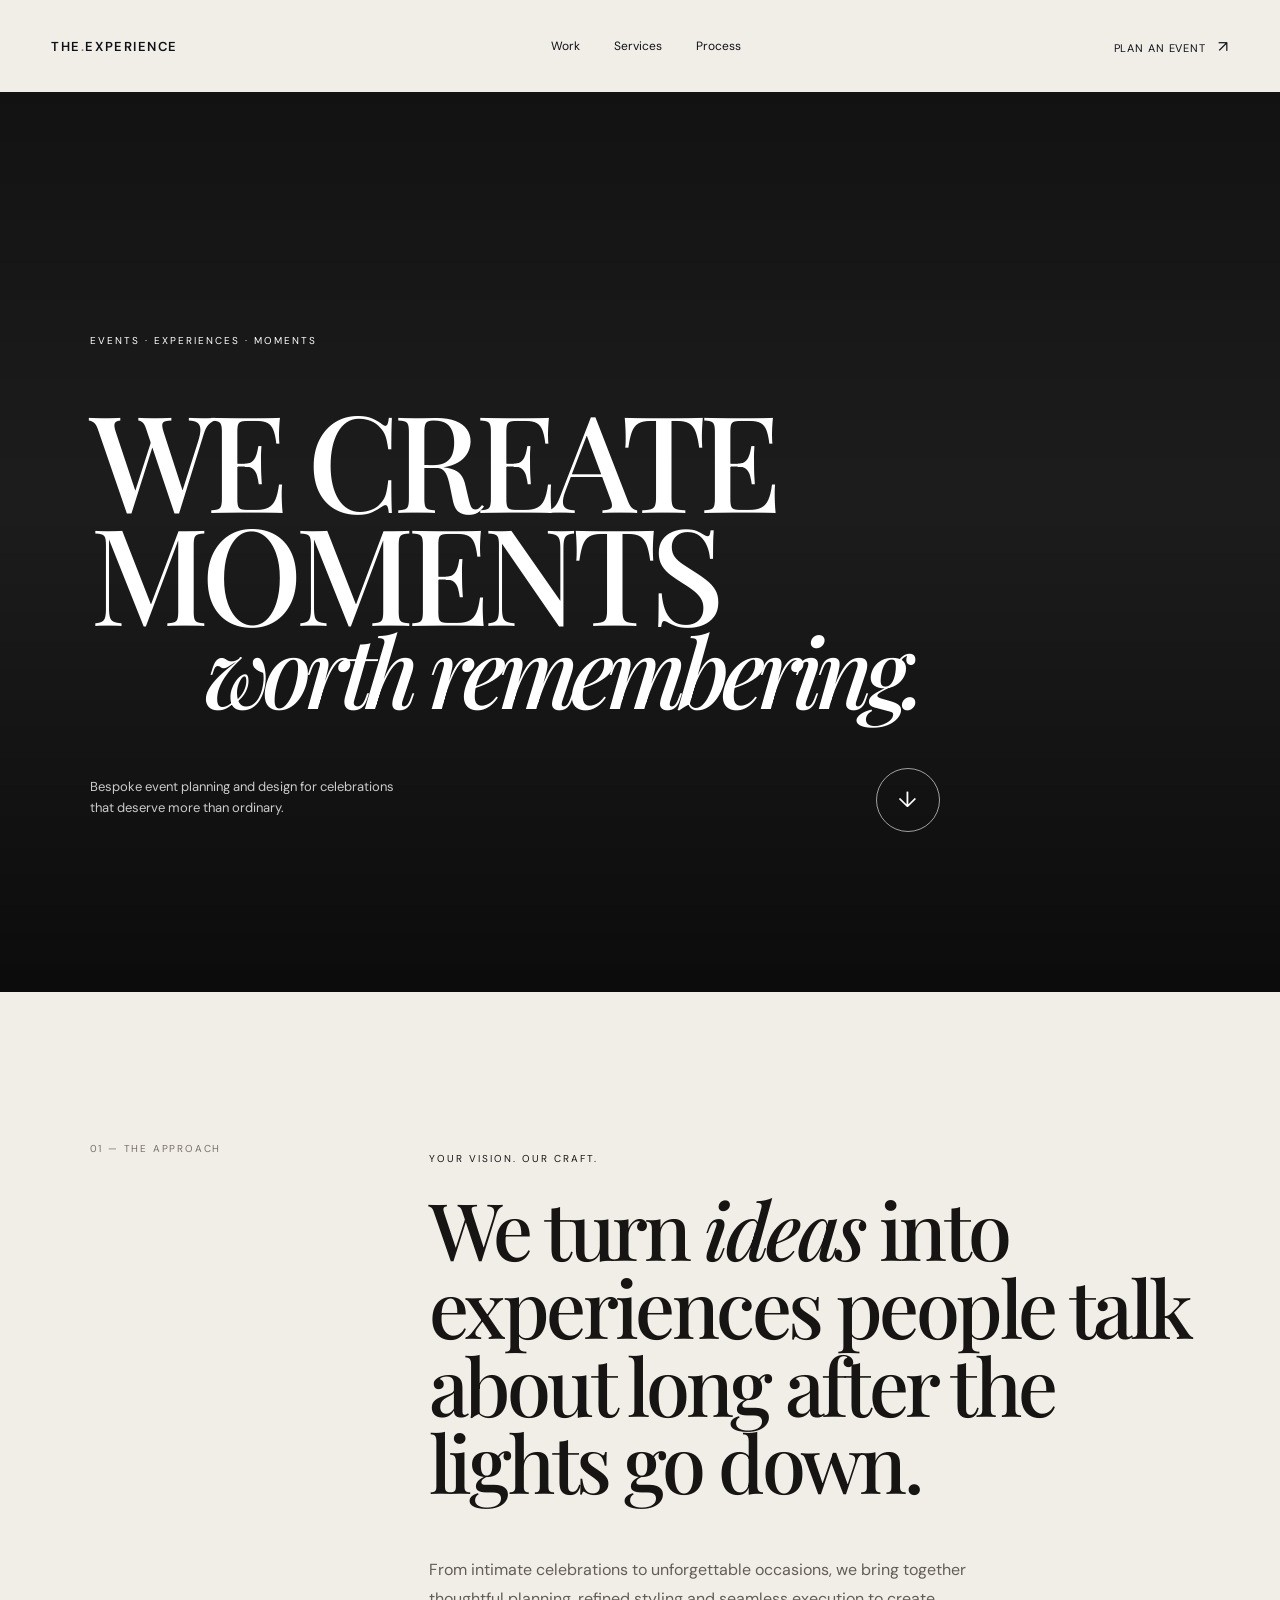
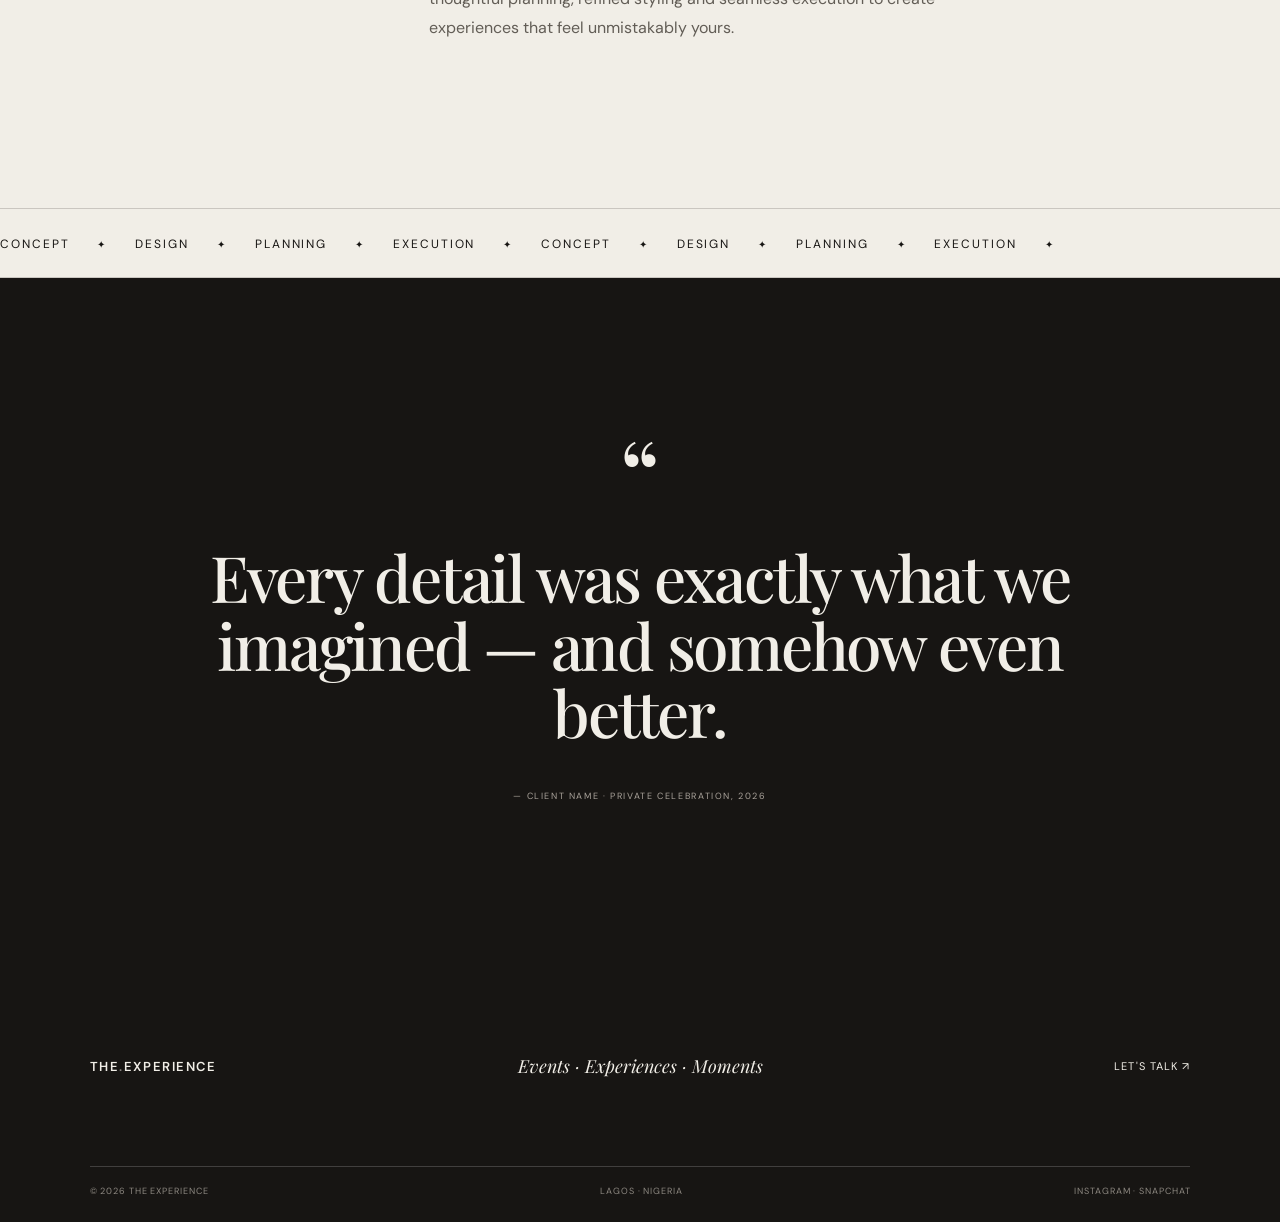
==== index.html @ a863b7e7 "Initial THE-EXPERIENCE-multipage" ====
<!DOCTYPE html>
<html lang="en">
<head>
  <meta charset="UTF-8" />
  <meta name="viewport" content="width=device-width, initial-scale=1.0" />
  <meta name="description" content="A premium event planning and experiences concept." />
  <title>THE EXPERIENCE — Events, Designed to Be Remembered.</title>
  <link rel="preconnect" href="https://fonts.googleapis.com">
  <link rel="preconnect" href="https://fonts.gstatic.com" crossorigin>
  <link href="https://fonts.googleapis.com/css2?family=DM+Sans:wght@400;500;600&family=Playfair+Display:ital,wght@0,500;0,600;1,500&display=swap" rel="stylesheet">
  <link rel="stylesheet" href="style.css" />
</head>
<body>
  <div class="loader"><span>THE EXPERIENCE</span></div>

  <header class="nav">
    <a class="logo" href="index.html">THE<span>.</span>EXPERIENCE</a>
    <nav>
      <a href="work.html">Work</a>
      <a href="services.html">Services</a>
      <a href="process.html">Process</a>
    </nav>
    <a class="nav-cta" href="contact.html">Plan an event <span>↗</span></a>
    <button class="menu-btn" aria-label="Open menu"><i></i><i></i></button>
  </header>

  <main>
    <section class="hero">
      <div class="hero-media"></div>
      <div class="hero-overlay"></div>
      <div class="hero-content">
        <p class="eyebrow reveal">EVENTS · EXPERIENCES · MOMENTS</p>
        <h1 class="hero-title">
          <span class="line reveal">WE CREATE</span>
          <span class="line reveal delay-1">MOMENTS</span>
          <span class="line italic reveal delay-2">worth remembering.</span>
        </h1>
        <div class="hero-bottom reveal delay-3">
          <p>Bespoke event planning and design for celebrations that deserve more than ordinary.</p>
          <a class="circle-link" href="work.html" aria-label="Explore our work">↓</a>
        </div>
      </div>
    </section>

    <section class="statement section">
      <div class="section-label">01 — THE APPROACH</div>
      <div class="statement-copy">
        <p class="eyebrow">YOUR VISION. OUR CRAFT.</p>
        <h2>We turn <em>ideas</em> into experiences people talk about long after the lights go down.</h2>
        <p class="body-copy">From intimate celebrations to unforgettable occasions, we bring together thoughtful planning, refined styling and seamless execution to create experiences that feel unmistakably yours.</p>
      </div>
    </section>

    <section class="marquee">
      <div class="marquee-track">
        <span>CONCEPT</span><b>✦</b><span>DESIGN</span><b>✦</b><span>PLANNING</span><b>✦</b><span>EXECUTION</span><b>✦</b>
        <span>CONCEPT</span><b>✦</b><span>DESIGN</span><b>✦</b><span>PLANNING</span><b>✦</b><span>EXECUTION</span><b>✦</b>
      </div>
    </section>

    <section class="quote section">
      <p class="quote-mark">“</p>
      <blockquote>Every detail was exactly what we imagined — and somehow even better.</blockquote>
      <p class="quote-author">— CLIENT NAME · PRIVATE CELEBRATION, 2026</p>
    </section>
  </main>

  <footer>
    <div class="footer-top">
      <a class="logo" href="index.html">THE<span>.</span>EXPERIENCE</a>
      <p>Events · Experiences · Moments</p>
      <a href="contact.html">Let's talk ↗</a>
    </div>
    <div class="footer-bottom"><span>© 2026 THE EXPERIENCE</span><span>LAGOS · NIGERIA</span><span>Instagram · Snapchat</span></div>
  </footer>

  <script src="script.js"></script>
</body>
</html>
---- style.css ----
:root{
  --ink:#171513;--paper:#f1eee7;--muted:#777169;--line:rgba(23,21,19,.18);
  --serif:"Playfair Display",Georgia,serif;--sans:"DM Sans",Arial,sans-serif;
}
*{box-sizing:border-box}html{scroll-behavior:smooth}body{margin:0;background:var(--paper);color:var(--ink);font-family:var(--sans);font-size:15px}a{color:inherit;text-decoration:none}button{font:inherit}
.loader{position:fixed;inset:0;background:#171513;color:#f1eee7;z-index:1000;display:grid;place-items:center;font-size:12px;letter-spacing:.18em;transition:opacity .7s,visibility .7s}.loader.hide{opacity:0;visibility:hidden}
.nav{position:relative;height:92px;padding:0 4vw;display:flex;align-items:center;justify-content:space-between;z-index:50;color:#fff;mix-blend-mode:difference}.logo{font-weight:600;font-size:13px;letter-spacing:.12em}.logo span{opacity:.5}.nav nav{display:flex;gap:34px;font-size:12px}.nav nav a,.nav-cta{transition:opacity .25s}.nav nav a:hover,.nav-cta:hover{opacity:.55}.nav-cta{font-size:11px;letter-spacing:.08em;text-transform:uppercase}.nav-cta span{font-size:16px;margin-left:8px}.menu-btn{display:none;background:none;border:0}
.hero{height:100svh;min-height:680px;position:relative;color:#fff;overflow:hidden;background:#222}.hero-media,.cta-bg{position:absolute;inset:-5%;background-image:url("https://images.unsplash.com/photo-1519167758481-83f550bb49b3?auto=format&fit=crop&w=2200&q=90");background-size:cover;background-position:center;transform:scale(1.06);will-change:transform}.hero-overlay{position:absolute;inset:0;background:linear-gradient(180deg,rgba(0,0,0,.45),rgba(0,0,0,.15) 45%,rgba(0,0,0,.65))}.hero-content{position:absolute;inset:0;padding:15vh 7vw 7vh;display:flex;flex-direction:column;justify-content:center}.eyebrow{font-size:10px;letter-spacing:.2em;text-transform:uppercase}.hero-title{font-family:var(--serif);font-weight:500;font-size:clamp(62px,10.5vw,165px);line-height:.84;letter-spacing:-.055em;margin:45px 0 0;max-width:1100px}.hero-title .line{display:block}.hero-title .italic{font-style:italic;font-size:.72em;margin-left:9vw}.hero-bottom{display:flex;justify-content:space-between;align-items:end;max-width:850px;margin-top:55px}.hero-bottom p{font-size:13px;line-height:1.6;max-width:320px;color:rgba(255,255,255,.78)}.circle-link{width:64px;height:64px;border:1px solid rgba(255,255,255,.6);border-radius:50%;display:grid;place-items:center;font-size:22px;transition:background .3s,color .3s}.circle-link:hover{background:#fff;color:#111}.hero-index{position:absolute;right:4vw;bottom:7vh;font-size:10px;letter-spacing:.15em}
.section{padding:150px 7vw}.section-label{font-size:10px;letter-spacing:.18em;color:var(--muted);text-transform:uppercase}.statement{display:grid;grid-template-columns:25% 1fr;gap:5vw}.statement-copy{max-width:900px}.statement-copy h2,.services-intro h2,.process-heading h2{font-family:var(--serif);font-size:clamp(46px,6.2vw,92px);font-weight:500;line-height:.98;letter-spacing:-.045em;margin:25px 0 55px}.statement-copy h2 em,.services-intro h2 em,.process-heading h2 em{font-style:italic}.body-copy{font-size:16px;line-height:1.8;max-width:590px;color:#625d56}
.marquee{overflow:hidden;border-top:1px solid var(--line);border-bottom:1px solid var(--line);padding:24px 0;white-space:nowrap}.marquee-track{display:inline-flex;align-items:center;gap:28px;animation:marquee 24s linear infinite;font-size:12px;letter-spacing:.16em}.marquee b{font-weight:400;font-size:10px}@keyframes marquee{to{transform:translateX(-50%)}}
.services{display:grid;grid-template-columns:25% 1fr;gap:5vw}.services-intro h2{margin-bottom:90px}.service-list{grid-column:2;border-top:1px solid var(--line)}.service{display:grid;grid-template-columns:45px 1fr 2fr 30px;align-items:center;gap:20px;padding:28px 0;border-bottom:1px solid var(--line);transition:padding .35s}.service:hover{padding-left:15px;padding-right:15px}.service span{font-size:10px;color:var(--muted)}.service h3{font-family:var(--serif);font-size:25px;font-weight:500;margin:0}.service p{font-size:12px;color:var(--muted);margin:0;line-height:1.5}.service b{font-size:17px;font-weight:400;text-align:right}
.work{background:#e6e2d9}.work-head{display:flex;justify-content:space-between;align-items:end;margin-bottom:80px}.work-head p{font-family:var(--serif);font-style:italic;font-size:20px;margin:0}.project{margin-bottom:130px}.project-large{width:78%}.project-offset{width:60%;margin-left:30%}.project-image{width:100%;height:62vw;max-height:850px;background-size:cover;background-position:center;transform:scale(.98);transition:transform .8s cubic-bezier(.2,.8,.2,1)}.project:hover .project-image{transform:scale(1)}.image-1{background-image:url("https://images.unsplash.com/photo-1519225421980-715cb0215aed?auto=format&fit=crop&w=1800&q=85")}.image-2{background-image:url("https://images.unsplash.com/photo-1507504031003-b417219a0fde?auto=format&fit=crop&w=1600&q=85")}.image-3{background-image:url("https://images.unsplash.com/photo-1492684223066-81342ee5ff30?auto=format&fit=crop&w=1800&q=85")}.project-meta{display:grid;grid-template-columns:80px 1fr 30px;padding-top:17px;border-top:1px solid var(--ink);margin-top:12px}.project-meta span,.project-meta p{font-size:10px;letter-spacing:.08em;text-transform:uppercase;color:var(--muted);margin:0}.project-meta h3{font-family:var(--serif);font-size:26px;font-weight:500;margin:0 0 5px}.project-meta>span:last-child{font-size:18px;color:var(--ink)}
.process{display:grid;grid-template-columns:25% 1fr;gap:5vw}.process-heading h2{margin-bottom:85px}.process-grid{grid-column:2;display:grid;grid-template-columns:1fr 1fr;border-top:1px solid var(--line)}.process-card{padding:30px 30px 45px 0;border-bottom:1px solid var(--line)}.process-card:nth-child(odd){border-right:1px solid var(--line);padding-right:40px}.process-card:nth-child(even){padding-left:40px}.process-card span{font-size:10px;color:var(--muted)}.process-card h3{font-family:var(--serif);font-size:30px;font-weight:500;margin:45px 0 15px}.process-card p{color:var(--muted);line-height:1.7;font-size:13px;max-width:280px}
.quote{text-align:center;padding-top:170px;padding-bottom:170px;background:#171513;color:#f1eee7}.quote-mark{font-family:var(--serif);font-size:100px;line-height:.5;margin:0 0 45px}.quote blockquote{font-family:var(--serif);font-size:clamp(35px,5vw,68px);line-height:1.05;max-width:1000px;margin:0 auto;font-weight:500;letter-spacing:-.035em}.quote-author{font-size:9px;letter-spacing:.18em;margin-top:45px;color:#aaa39b}
.cta{height:85vh;min-height:620px;position:relative;color:#fff;overflow:hidden}.cta-bg{background-image:url("https://images.unsplash.com/photo-1505236858219-8359eb29e329?auto=format&fit=crop&w=2200&q=90")}.cta-overlay{position:absolute;inset:0;background:rgba(10,9,7,.56)}.cta-content{position:absolute;inset:0;display:flex;flex-direction:column;align-items:center;justify-content:center;text-align:center;padding:30px}.cta-content h2{font-family:var(--serif);font-size:clamp(65px,10vw,150px);line-height:.83;font-weight:500;letter-spacing:-.055em;margin:30px 0}.cta-content h2 em{font-style:italic}.cta-content>p:not(.eyebrow){max-width:330px;font-size:13px;line-height:1.6;color:rgba(255,255,255,.8)}.big-button{margin-top:28px;border:1px solid rgba(255,255,255,.65);padding:18px 25px;font-size:10px;text-transform:uppercase;letter-spacing:.16em;transition:background .3s,color .3s}.big-button:hover{background:#fff;color:#171513}.big-button span{font-size:16px;margin-left:15px}
footer{background:#171513;color:#f1eee7;padding:55px 7vw 25px}.footer-top{display:grid;grid-template-columns:1fr 1fr 1fr;align-items:center;padding-bottom:70px}.footer-top p{text-align:center;font-family:var(--serif);font-style:italic;font-size:18px}.footer-top>a:last-child{text-align:right;font-size:11px;letter-spacing:.1em;text-transform:uppercase}.footer-bottom{border-top:1px solid rgba(255,255,255,.18);padding-top:18px;display:flex;justify-content:space-between;color:#8d8881;font-size:9px;letter-spacing:.1em;text-transform:uppercase}
.reveal{opacity:0;transform:translateY(35px);animation:reveal .9s cubic-bezier(.2,.8,.2,1) forwards}.delay-1{animation-delay:.12s}.delay-2{animation-delay:.24s}.delay-3{animation-delay:.38s}@keyframes reveal{to{opacity:1;transform:none}}
@media(max-width:800px){
 .nav{height:72px;padding:0 6vw}.nav nav,.nav-cta{display:none}.menu-btn{display:flex;flex-direction:column;gap:6px}.menu-btn i{width:25px;height:1px;background:#fff;display:block}
 .hero{min-height:720px}.hero-content{padding:100px 7vw 45px}.hero-title{font-size:clamp(55px,16vw,105px);margin-top:30px}.hero-title .italic{margin-left:4vw}.hero-bottom{margin-top:42px}.hero-bottom p{font-size:12px;max-width:245px}.circle-link{width:54px;height:54px}.hero-index{bottom:45px}
 .section{padding:100px 7vw}.statement,.services,.process{display:block}.statement-copy,.services-intro,.process-heading{margin-top:45px}.statement-copy h2,.services-intro h2,.process-heading h2{font-size:clamp(43px,12vw,70px);margin:20px 0 40px}.service-list,.process-grid{margin-top:55px}.service{grid-template-columns:30px 1fr 20px;gap:10px;padding:25px 0}.service h3{font-size:22px}.service p{grid-column:2;grid-row:2}.service b{grid-column:3;grid-row:1}.work-head{display:block;margin-bottom:50px}.work-head p{margin-top:15px}.project,.project-large,.project-offset{width:100%;margin-left:0;margin-bottom:80px}.project-image{height:110vw}.project-meta{grid-template-columns:50px 1fr 20px}.project-meta h3{font-size:21px}.process-grid{grid-template-columns:1fr}.process-card:nth-child(odd),.process-card:nth-child(even){border-right:0;padding:25px 0}.process-card h3{margin-top:30px}.quote{padding-top:110px;padding-bottom:110px}.quote blockquote{font-size:40px}.cta{height:75vh;min-height:560px}.cta-content h2{font-size:18vw}.footer-top{grid-template-columns:1fr;gap:25px;text-align:center;padding-bottom:45px}.footer-top p,.footer-top>a:last-child{text-align:center}.footer-bottom{gap:15px;flex-wrap:wrap;justify-content:center;text-align:center}
}
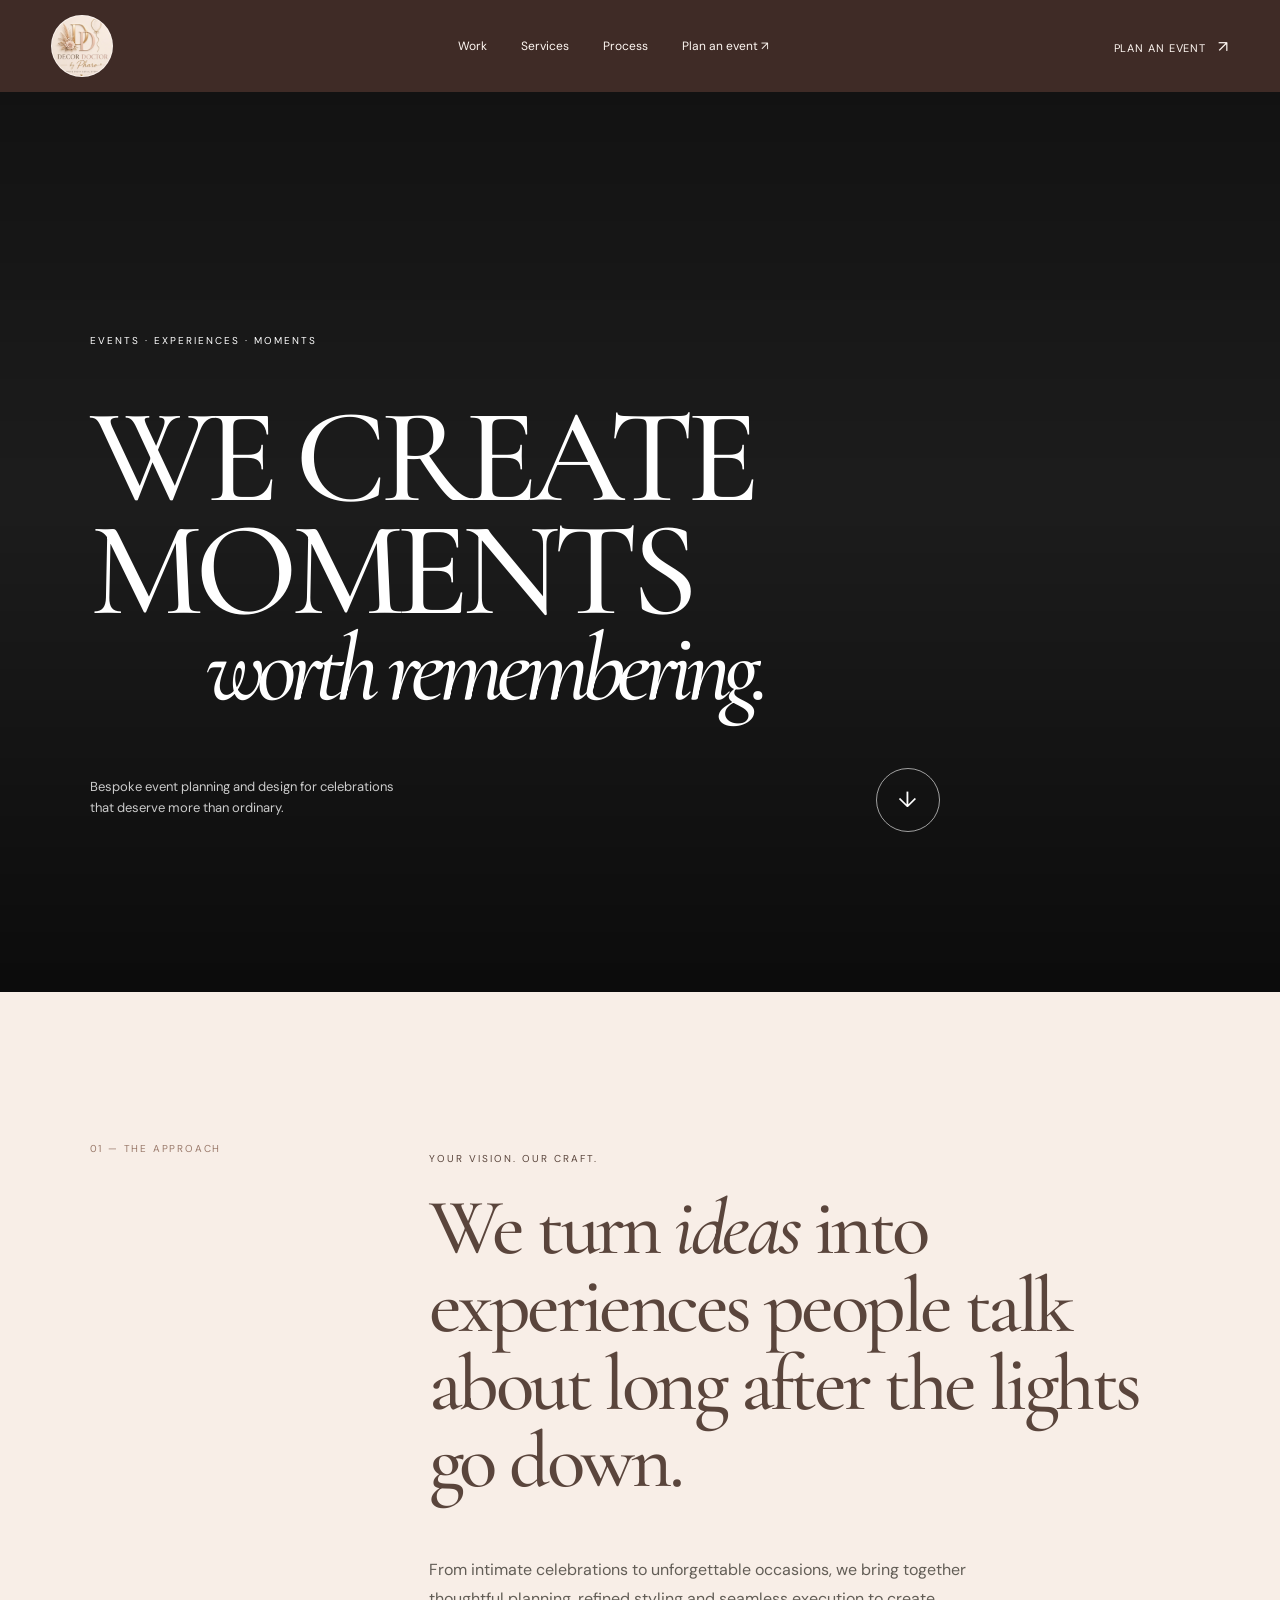
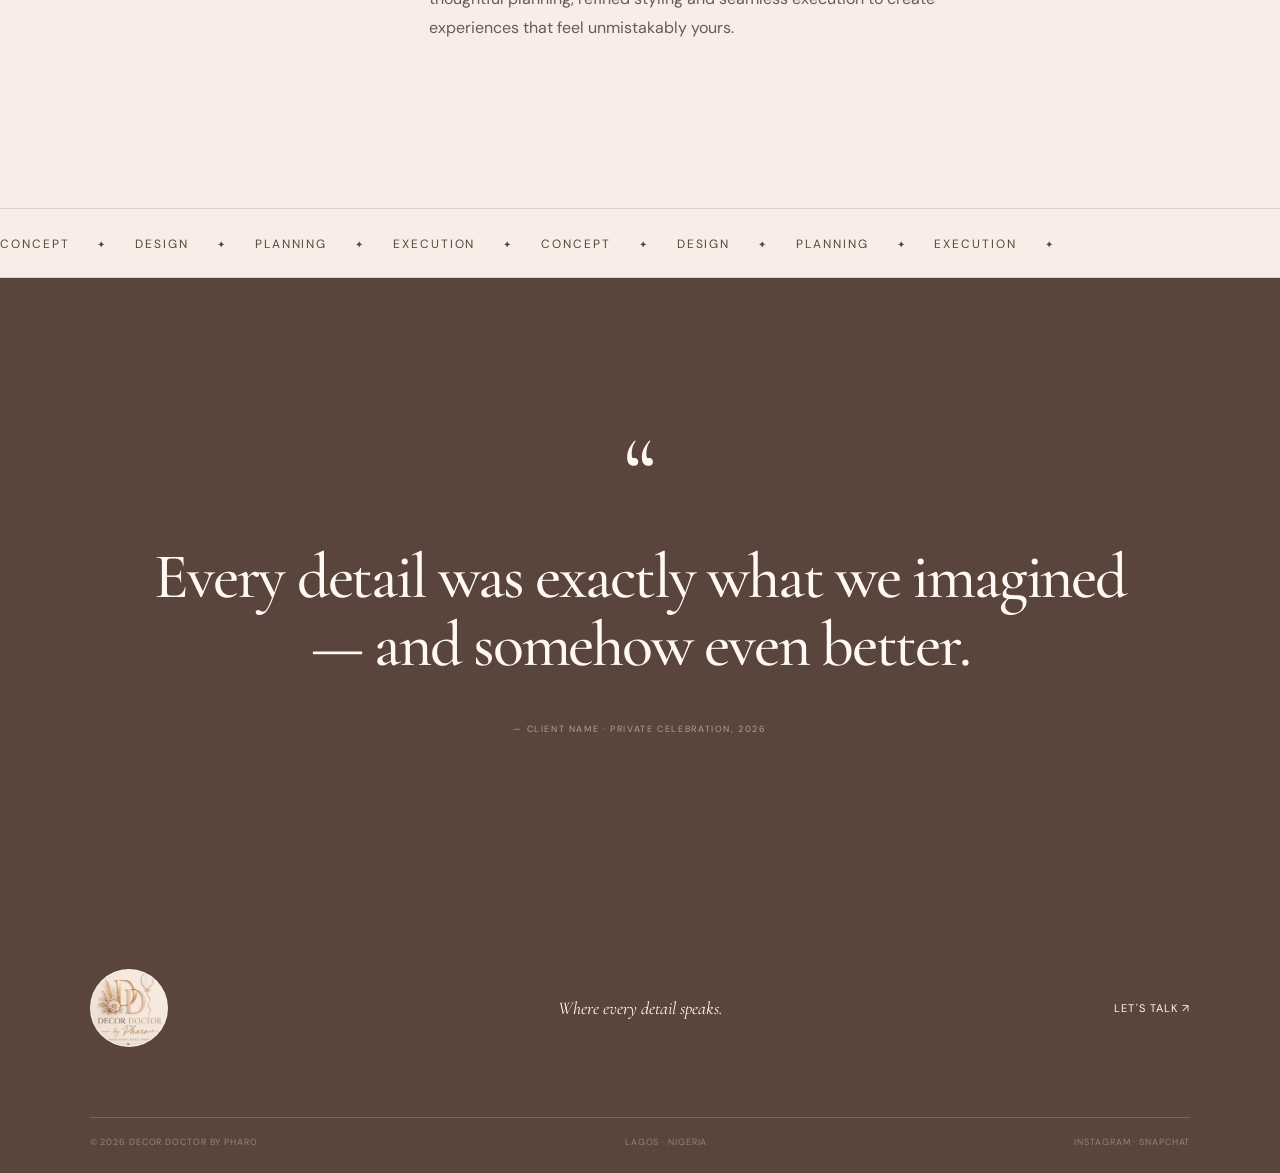
==== commit 852d192d: "Apply Decor Doctor branding" ====
--- a/index.html
+++ b/index.html
@@ -3,75 +3,135 @@
 <head>
   <meta charset="UTF-8" />
   <meta name="viewport" content="width=device-width, initial-scale=1.0" />
-  <meta name="description" content="A premium event planning and experiences concept." />
-  <title>THE EXPERIENCE — Events, Designed to Be Remembered.</title>
+  <meta name="description" content="Decor Doctor by Pharo — refined event styling and memorable celebrations." />
+  <title>Decor Doctor by Pharo — Where Every Detail Speaks.</title>
+
   <link rel="preconnect" href="https://fonts.googleapis.com">
   <link rel="preconnect" href="https://fonts.gstatic.com" crossorigin>
-  <link href="https://fonts.googleapis.com/css2?family=DM+Sans:wght@400;500;600&family=Playfair+Display:ital,wght@0,500;0,600;1,500&display=swap" rel="stylesheet">
+  <link
+    href="https://fonts.googleapis.com/css2?family=Cormorant+Garamond:ital,wght@0,500;0,600;1,500;1,600&family=DM+Sans:wght@400;500;600&display=swap"
+    rel="stylesheet"
+  >
+
   <link rel="stylesheet" href="style.css" />
 </head>
+
 <body>
-  <div class="loader"><span>THE EXPERIENCE</span></div>
+  <div class="loader">
+    <span>DECOR DOCTOR</span>
+  </div>
 
   <header class="nav">
-    <a class="logo" href="index.html">THE<span>.</span>EXPERIENCE</a>
-    <nav>
+    <a class="brand-logo" href="index.html" aria-label="Decor Doctor by Pharo home"><img src="assets/decor-doctor-logo.jpeg" alt="Decor Doctor by Pharo" /></a>
+
+    <nav class="main-nav" id="site-menu" aria-label="Main navigation">
       <a href="work.html">Work</a>
       <a href="services.html">Services</a>
       <a href="process.html">Process</a>
+      <a class="mobile-cta" href="contact.html">Plan an event <span>↗</span></a>
     </nav>
-    <a class="nav-cta" href="contact.html">Plan an event <span>↗</span></a>
-    <button class="menu-btn" aria-label="Open menu"><i></i><i></i></button>
+
+    <a class="nav-cta" href="contact.html">
+      Plan an event <span>↗</span>
+    </a>
+
+    <button
+      class="menu-btn"
+      type="button"
+      aria-label="Open menu"
+      aria-controls="site-menu"
+      aria-expanded="false"
+    >
+      <i></i>
+      <i></i>
+    </button>
   </header>
 
   <main>
     <section class="hero">
       <div class="hero-media"></div>
       <div class="hero-overlay"></div>
+
       <div class="hero-content">
         <p class="eyebrow reveal">EVENTS · EXPERIENCES · MOMENTS</p>
+
         <h1 class="hero-title">
           <span class="line reveal">WE CREATE</span>
           <span class="line reveal delay-1">MOMENTS</span>
           <span class="line italic reveal delay-2">worth remembering.</span>
         </h1>
+
         <div class="hero-bottom reveal delay-3">
-          <p>Bespoke event planning and design for celebrations that deserve more than ordinary.</p>
-          <a class="circle-link" href="work.html" aria-label="Explore our work">↓</a>
+          <p>
+            Bespoke event planning and design for celebrations that deserve
+            more than ordinary.
+          </p>
+
+          <a class="circle-link" href="work.html" aria-label="Explore our work">
+            ↓
+          </a>
         </div>
       </div>
     </section>
 
     <section class="statement section">
       <div class="section-label">01 — THE APPROACH</div>
+
       <div class="statement-copy">
         <p class="eyebrow">YOUR VISION. OUR CRAFT.</p>
-        <h2>We turn <em>ideas</em> into experiences people talk about long after the lights go down.</h2>
-        <p class="body-copy">From intimate celebrations to unforgettable occasions, we bring together thoughtful planning, refined styling and seamless execution to create experiences that feel unmistakably yours.</p>
+
+        <h2>
+          We turn <em>ideas</em> into experiences people talk about long after
+          the lights go down.
+        </h2>
+
+        <p class="body-copy">
+          From intimate celebrations to unforgettable occasions, we bring
+          together thoughtful planning, refined styling and seamless execution
+          to create experiences that feel unmistakably yours.
+        </p>
       </div>
     </section>
 
     <section class="marquee">
       <div class="marquee-track">
-        <span>CONCEPT</span><b>✦</b><span>DESIGN</span><b>✦</b><span>PLANNING</span><b>✦</b><span>EXECUTION</span><b>✦</b>
-        <span>CONCEPT</span><b>✦</b><span>DESIGN</span><b>✦</b><span>PLANNING</span><b>✦</b><span>EXECUTION</span><b>✦</b>
+        <span>CONCEPT</span><b>✦</b>
+        <span>DESIGN</span><b>✦</b>
+        <span>PLANNING</span><b>✦</b>
+        <span>EXECUTION</span><b>✦</b>
+
+        <span>CONCEPT</span><b>✦</b>
+        <span>DESIGN</span><b>✦</b>
+        <span>PLANNING</span><b>✦</b>
+        <span>EXECUTION</span><b>✦</b>
       </div>
     </section>
 
     <section class="quote section">
       <p class="quote-mark">“</p>
-      <blockquote>Every detail was exactly what we imagined — and somehow even better.</blockquote>
-      <p class="quote-author">— CLIENT NAME · PRIVATE CELEBRATION, 2026</p>
+
+      <blockquote>
+        Every detail was exactly what we imagined — and somehow even better.
+      </blockquote>
+
+      <p class="quote-author">
+        — CLIENT NAME · PRIVATE CELEBRATION, 2026
+      </p>
     </section>
   </main>
 
   <footer>
     <div class="footer-top">
-      <a class="logo" href="index.html">THE<span>.</span>EXPERIENCE</a>
-      <p>Events · Experiences · Moments</p>
+      <a class="brand-logo footer-logo" href="index.html" aria-label="Decor Doctor by Pharo home"><img src="assets/decor-doctor-logo.jpeg" alt="Decor Doctor by Pharo" /></a>
+      <p>Where every detail speaks.</p>
       <a href="contact.html">Let's talk ↗</a>
     </div>
-    <div class="footer-bottom"><span>© 2026 THE EXPERIENCE</span><span>LAGOS · NIGERIA</span><span>Instagram · Snapchat</span></div>
+
+    <div class="footer-bottom">
+      <span>© 2026 DECOR DOCTOR BY PHARO</span>
+      <span>LAGOS · NIGERIA</span>
+      <span>Instagram · Snapchat</span>
+    </div>
   </footer>
 
   <script src="script.js"></script>
--- a/style.css
+++ b/style.css
@@ -1,22 +1,929 @@
-:root{
-  --ink:#171513;--paper:#f1eee7;--muted:#777169;--line:rgba(23,21,19,.18);
-  --serif:"Playfair Display",Georgia,serif;--sans:"DM Sans",Arial,sans-serif;
-}
-*{box-sizing:border-box}html{scroll-behavior:smooth}body{margin:0;background:var(--paper);color:var(--ink);font-family:var(--sans);font-size:15px}a{color:inherit;text-decoration:none}button{font:inherit}
-.loader{position:fixed;inset:0;background:#171513;color:#f1eee7;z-index:1000;display:grid;place-items:center;font-size:12px;letter-spacing:.18em;transition:opacity .7s,visibility .7s}.loader.hide{opacity:0;visibility:hidden}
-.nav{position:relative;height:92px;padding:0 4vw;display:flex;align-items:center;justify-content:space-between;z-index:50;color:#fff;mix-blend-mode:difference}.logo{font-weight:600;font-size:13px;letter-spacing:.12em}.logo span{opacity:.5}.nav nav{display:flex;gap:34px;font-size:12px}.nav nav a,.nav-cta{transition:opacity .25s}.nav nav a:hover,.nav-cta:hover{opacity:.55}.nav-cta{font-size:11px;letter-spacing:.08em;text-transform:uppercase}.nav-cta span{font-size:16px;margin-left:8px}.menu-btn{display:none;background:none;border:0}
-.hero{height:100svh;min-height:680px;position:relative;color:#fff;overflow:hidden;background:#222}.hero-media,.cta-bg{position:absolute;inset:-5%;background-image:url("https://images.unsplash.com/photo-1519167758481-83f550bb49b3?auto=format&fit=crop&w=2200&q=90");background-size:cover;background-position:center;transform:scale(1.06);will-change:transform}.hero-overlay{position:absolute;inset:0;background:linear-gradient(180deg,rgba(0,0,0,.45),rgba(0,0,0,.15) 45%,rgba(0,0,0,.65))}.hero-content{position:absolute;inset:0;padding:15vh 7vw 7vh;display:flex;flex-direction:column;justify-content:center}.eyebrow{font-size:10px;letter-spacing:.2em;text-transform:uppercase}.hero-title{font-family:var(--serif);font-weight:500;font-size:clamp(62px,10.5vw,165px);line-height:.84;letter-spacing:-.055em;margin:45px 0 0;max-width:1100px}.hero-title .line{display:block}.hero-title .italic{font-style:italic;font-size:.72em;margin-left:9vw}.hero-bottom{display:flex;justify-content:space-between;align-items:end;max-width:850px;margin-top:55px}.hero-bottom p{font-size:13px;line-height:1.6;max-width:320px;color:rgba(255,255,255,.78)}.circle-link{width:64px;height:64px;border:1px solid rgba(255,255,255,.6);border-radius:50%;display:grid;place-items:center;font-size:22px;transition:background .3s,color .3s}.circle-link:hover{background:#fff;color:#111}.hero-index{position:absolute;right:4vw;bottom:7vh;font-size:10px;letter-spacing:.15em}
-.section{padding:150px 7vw}.section-label{font-size:10px;letter-spacing:.18em;color:var(--muted);text-transform:uppercase}.statement{display:grid;grid-template-columns:25% 1fr;gap:5vw}.statement-copy{max-width:900px}.statement-copy h2,.services-intro h2,.process-heading h2{font-family:var(--serif);font-size:clamp(46px,6.2vw,92px);font-weight:500;line-height:.98;letter-spacing:-.045em;margin:25px 0 55px}.statement-copy h2 em,.services-intro h2 em,.process-heading h2 em{font-style:italic}.body-copy{font-size:16px;line-height:1.8;max-width:590px;color:#625d56}
-.marquee{overflow:hidden;border-top:1px solid var(--line);border-bottom:1px solid var(--line);padding:24px 0;white-space:nowrap}.marquee-track{display:inline-flex;align-items:center;gap:28px;animation:marquee 24s linear infinite;font-size:12px;letter-spacing:.16em}.marquee b{font-weight:400;font-size:10px}@keyframes marquee{to{transform:translateX(-50%)}}
-.services{display:grid;grid-template-columns:25% 1fr;gap:5vw}.services-intro h2{margin-bottom:90px}.service-list{grid-column:2;border-top:1px solid var(--line)}.service{display:grid;grid-template-columns:45px 1fr 2fr 30px;align-items:center;gap:20px;padding:28px 0;border-bottom:1px solid var(--line);transition:padding .35s}.service:hover{padding-left:15px;padding-right:15px}.service span{font-size:10px;color:var(--muted)}.service h3{font-family:var(--serif);font-size:25px;font-weight:500;margin:0}.service p{font-size:12px;color:var(--muted);margin:0;line-height:1.5}.service b{font-size:17px;font-weight:400;text-align:right}
-.work{background:#e6e2d9}.work-head{display:flex;justify-content:space-between;align-items:end;margin-bottom:80px}.work-head p{font-family:var(--serif);font-style:italic;font-size:20px;margin:0}.project{margin-bottom:130px}.project-large{width:78%}.project-offset{width:60%;margin-left:30%}.project-image{width:100%;height:62vw;max-height:850px;background-size:cover;background-position:center;transform:scale(.98);transition:transform .8s cubic-bezier(.2,.8,.2,1)}.project:hover .project-image{transform:scale(1)}.image-1{background-image:url("https://images.unsplash.com/photo-1519225421980-715cb0215aed?auto=format&fit=crop&w=1800&q=85")}.image-2{background-image:url("https://images.unsplash.com/photo-1507504031003-b417219a0fde?auto=format&fit=crop&w=1600&q=85")}.image-3{background-image:url("https://images.unsplash.com/photo-1492684223066-81342ee5ff30?auto=format&fit=crop&w=1800&q=85")}.project-meta{display:grid;grid-template-columns:80px 1fr 30px;padding-top:17px;border-top:1px solid var(--ink);margin-top:12px}.project-meta span,.project-meta p{font-size:10px;letter-spacing:.08em;text-transform:uppercase;color:var(--muted);margin:0}.project-meta h3{font-family:var(--serif);font-size:26px;font-weight:500;margin:0 0 5px}.project-meta>span:last-child{font-size:18px;color:var(--ink)}
-.process{display:grid;grid-template-columns:25% 1fr;gap:5vw}.process-heading h2{margin-bottom:85px}.process-grid{grid-column:2;display:grid;grid-template-columns:1fr 1fr;border-top:1px solid var(--line)}.process-card{padding:30px 30px 45px 0;border-bottom:1px solid var(--line)}.process-card:nth-child(odd){border-right:1px solid var(--line);padding-right:40px}.process-card:nth-child(even){padding-left:40px}.process-card span{font-size:10px;color:var(--muted)}.process-card h3{font-family:var(--serif);font-size:30px;font-weight:500;margin:45px 0 15px}.process-card p{color:var(--muted);line-height:1.7;font-size:13px;max-width:280px}
-.quote{text-align:center;padding-top:170px;padding-bottom:170px;background:#171513;color:#f1eee7}.quote-mark{font-family:var(--serif);font-size:100px;line-height:.5;margin:0 0 45px}.quote blockquote{font-family:var(--serif);font-size:clamp(35px,5vw,68px);line-height:1.05;max-width:1000px;margin:0 auto;font-weight:500;letter-spacing:-.035em}.quote-author{font-size:9px;letter-spacing:.18em;margin-top:45px;color:#aaa39b}
-.cta{height:85vh;min-height:620px;position:relative;color:#fff;overflow:hidden}.cta-bg{background-image:url("https://images.unsplash.com/photo-1505236858219-8359eb29e329?auto=format&fit=crop&w=2200&q=90")}.cta-overlay{position:absolute;inset:0;background:rgba(10,9,7,.56)}.cta-content{position:absolute;inset:0;display:flex;flex-direction:column;align-items:center;justify-content:center;text-align:center;padding:30px}.cta-content h2{font-family:var(--serif);font-size:clamp(65px,10vw,150px);line-height:.83;font-weight:500;letter-spacing:-.055em;margin:30px 0}.cta-content h2 em{font-style:italic}.cta-content>p:not(.eyebrow){max-width:330px;font-size:13px;line-height:1.6;color:rgba(255,255,255,.8)}.big-button{margin-top:28px;border:1px solid rgba(255,255,255,.65);padding:18px 25px;font-size:10px;text-transform:uppercase;letter-spacing:.16em;transition:background .3s,color .3s}.big-button:hover{background:#fff;color:#171513}.big-button span{font-size:16px;margin-left:15px}
-footer{background:#171513;color:#f1eee7;padding:55px 7vw 25px}.footer-top{display:grid;grid-template-columns:1fr 1fr 1fr;align-items:center;padding-bottom:70px}.footer-top p{text-align:center;font-family:var(--serif);font-style:italic;font-size:18px}.footer-top>a:last-child{text-align:right;font-size:11px;letter-spacing:.1em;text-transform:uppercase}.footer-bottom{border-top:1px solid rgba(255,255,255,.18);padding-top:18px;display:flex;justify-content:space-between;color:#8d8881;font-size:9px;letter-spacing:.1em;text-transform:uppercase}
-.reveal{opacity:0;transform:translateY(35px);animation:reveal .9s cubic-bezier(.2,.8,.2,1) forwards}.delay-1{animation-delay:.12s}.delay-2{animation-delay:.24s}.delay-3{animation-delay:.38s}@keyframes reveal{to{opacity:1;transform:none}}
-@media(max-width:800px){
- .nav{height:72px;padding:0 6vw}.nav nav,.nav-cta{display:none}.menu-btn{display:flex;flex-direction:column;gap:6px}.menu-btn i{width:25px;height:1px;background:#fff;display:block}
- .hero{min-height:720px}.hero-content{padding:100px 7vw 45px}.hero-title{font-size:clamp(55px,16vw,105px);margin-top:30px}.hero-title .italic{margin-left:4vw}.hero-bottom{margin-top:42px}.hero-bottom p{font-size:12px;max-width:245px}.circle-link{width:54px;height:54px}.hero-index{bottom:45px}
- .section{padding:100px 7vw}.statement,.services,.process{display:block}.statement-copy,.services-intro,.process-heading{margin-top:45px}.statement-copy h2,.services-intro h2,.process-heading h2{font-size:clamp(43px,12vw,70px);margin:20px 0 40px}.service-list,.process-grid{margin-top:55px}.service{grid-template-columns:30px 1fr 20px;gap:10px;padding:25px 0}.service h3{font-size:22px}.service p{grid-column:2;grid-row:2}.service b{grid-column:3;grid-row:1}.work-head{display:block;margin-bottom:50px}.work-head p{margin-top:15px}.project,.project-large,.project-offset{width:100%;margin-left:0;margin-bottom:80px}.project-image{height:110vw}.project-meta{grid-template-columns:50px 1fr 20px}.project-meta h3{font-size:21px}.process-grid{grid-template-columns:1fr}.process-card:nth-child(odd),.process-card:nth-child(even){border-right:0;padding:25px 0}.process-card h3{margin-top:30px}.quote{padding-top:110px;padding-bottom:110px}.quote blockquote{font-size:40px}.cta{height:75vh;min-height:560px}.cta-content h2{font-size:18vw}.footer-top{grid-template-columns:1fr;gap:25px;text-align:center;padding-bottom:45px}.footer-top p,.footer-top>a:last-child{text-align:center}.footer-bottom{gap:15px;flex-wrap:wrap;justify-content:center;text-align:center}
-}
+:root {
+  --ink: #5a453c;
+  --paper: #f8eee7;
+  --muted: #9a7a6b;
+  --line: rgba(119, 83, 65, 0.2);
+  --blush: #e7c9bb;
+  --champagne: #bb8b4d;
+  --serif: "Cormorant Garamond", Georgia, serif;
+  --sans: "DM Sans", Arial, sans-serif;
+}
+
+* {
+  box-sizing: border-box;
+}
+
+html {
+  scroll-behavior: smooth;
+}
+
+body {
+  margin: 0;
+  background: var(--paper);
+  color: var(--ink);
+  font-family: var(--sans);
+  font-size: 15px;
+}
+
+a {
+  color: inherit;
+  text-decoration: none;
+}
+
+button {
+  font: inherit;
+}
+
+/* Loader */
+.loader {
+  position: fixed;
+  inset: 0;
+  z-index: 1000;
+  display: grid;
+  place-items: center;
+  background: #171513;
+  color: #f1eee7;
+  font-size: 12px;
+  letter-spacing: 0.18em;
+  transition: opacity 0.7s, visibility 0.7s;
+}
+
+.loader.hide {
+  opacity: 0;
+  visibility: hidden;
+}
+
+/* Navigation */
+.nav {
+  position: relative;
+  z-index: 100;
+  display: flex;
+  align-items: center;
+  justify-content: space-between;
+  height: 92px;
+  padding: 0 4vw;
+  background: #3f2b26;
+  color: #fff8f3;
+  mix-blend-mode: normal;
+}
+
+.logo {
+  font-size: 13px;
+  font-weight: 600;
+  letter-spacing: 0.12em;
+}
+
+.logo span {
+  opacity: 0.5;
+}
+
+.brand-logo {
+  display: block;
+  flex: 0 0 auto;
+  height: 62px;
+  width: 62px;
+  overflow: hidden;
+  border: 1px solid rgba(255, 248, 243, 0.55);
+  border-radius: 50%;
+  background: #f8eee7;
+}
+
+.brand-logo img {
+  display: block;
+  height: 100%;
+  width: 100%;
+  object-fit: cover;
+  object-position: center 45%;
+}
+
+.footer-logo {
+  height: 78px;
+  width: 78px;
+}
+
+.nav nav {
+  display: flex;
+  gap: 34px;
+  font-size: 12px;
+}
+
+.nav nav a,
+.nav-cta {
+  transition: opacity 0.25s;
+}
+
+.nav nav a:hover,
+.nav-cta:hover {
+  opacity: 0.55;
+}
+
+.nav-cta {
+  font-size: 11px;
+  letter-spacing: 0.08em;
+  text-transform: uppercase;
+}
+
+.nav-cta span {
+  margin-left: 8px;
+  font-size: 16px;
+}
+
+.menu-btn {
+  display: none;
+  background: none;
+  border: 0;
+}
+
+/* Hero */
+.hero {
+  position: relative;
+  min-height: 680px;
+  height: 100svh;
+  overflow: hidden;
+  background: #222;
+  color: #fff;
+}
+
+.hero-media,
+.cta-bg {
+  position: absolute;
+  inset: -5%;
+  background-image: url("https://images.unsplash.com/photo-1519167758481-83f550bb49b3?auto=format&fit=crop&w=2200&q=90");
+  background-position: center;
+  background-size: cover;
+  transform: scale(1.06);
+  will-change: transform;
+}
+
+.hero-overlay {
+  position: absolute;
+  inset: 0;
+  background: linear-gradient(
+    180deg,
+    rgba(0, 0, 0, 0.45),
+    rgba(0, 0, 0, 0.15) 45%,
+    rgba(0, 0, 0, 0.65)
+  );
+}
+
+.hero-content {
+  position: absolute;
+  inset: 0;
+  display: flex;
+  flex-direction: column;
+  justify-content: center;
+  padding: 15vh 7vw 7vh;
+}
+
+.eyebrow {
+  font-size: 10px;
+  letter-spacing: 0.2em;
+  text-transform: uppercase;
+}
+
+.hero-title {
+  max-width: 1100px;
+  margin: 45px 0 0;
+  font-family: var(--serif);
+  font-size: clamp(62px, 10.5vw, 165px);
+  font-weight: 500;
+  line-height: 0.84;
+  letter-spacing: -0.055em;
+}
+
+.hero-title .line {
+  display: block;
+}
+
+.hero-title .italic {
+  margin-left: 9vw;
+  font-size: 0.72em;
+  font-style: italic;
+}
+
+.hero-bottom {
+  display: flex;
+  align-items: end;
+  justify-content: space-between;
+  max-width: 850px;
+  margin-top: 55px;
+}
+
+.hero-bottom p {
+  max-width: 320px;
+  color: rgba(255, 255, 255, 0.78);
+  font-size: 13px;
+  line-height: 1.6;
+}
+
+.circle-link {
+  display: grid;
+  width: 64px;
+  height: 64px;
+  place-items: center;
+  border: 1px solid rgba(255, 255, 255, 0.6);
+  border-radius: 50%;
+  font-size: 22px;
+  transition: background 0.3s, color 0.3s;
+}
+
+.circle-link:hover {
+  background: #fff;
+  color: #111;
+}
+
+.hero-index {
+  position: absolute;
+  right: 4vw;
+  bottom: 7vh;
+  font-size: 10px;
+  letter-spacing: 0.15em;
+}
+
+/* General sections */
+.section {
+  padding: 150px 7vw;
+}
+
+.section-label {
+  color: var(--muted);
+  font-size: 10px;
+  letter-spacing: 0.18em;
+  text-transform: uppercase;
+}
+
+.statement {
+  display: grid;
+  grid-template-columns: 25% 1fr;
+  gap: 5vw;
+}
+
+.statement-copy {
+  max-width: 900px;
+}
+
+.statement-copy h2,
+.services-intro h2,
+.process-heading h2 {
+  margin: 25px 0 55px;
+  font-family: var(--serif);
+  font-size: clamp(46px, 6.2vw, 92px);
+  font-weight: 500;
+  line-height: 0.98;
+  letter-spacing: -0.045em;
+}
+
+.statement-copy h2 em,
+.services-intro h2 em,
+.process-heading h2 em {
+  font-style: italic;
+}
+
+.body-copy {
+  max-width: 590px;
+  color: #625d56;
+  font-size: 16px;
+  line-height: 1.8;
+}
+
+/* Marquee */
+.marquee {
+  overflow: hidden;
+  padding: 24px 0;
+  border-top: 1px solid var(--line);
+  border-bottom: 1px solid var(--line);
+  white-space: nowrap;
+}
+
+.marquee-track {
+  display: inline-flex;
+  align-items: center;
+  gap: 28px;
+  font-size: 12px;
+  letter-spacing: 0.16em;
+  animation: marquee 24s linear infinite;
+}
+
+.marquee b {
+  font-size: 10px;
+  font-weight: 400;
+}
+
+@keyframes marquee {
+  to {
+    transform: translateX(-50%);
+  }
+}
+
+/* Services */
+.services {
+  display: grid;
+  grid-template-columns: 25% 1fr;
+  gap: 5vw;
+}
+
+.services-intro h2 {
+  margin-bottom: 90px;
+}
+
+.service-list {
+  grid-column: 2;
+  border-top: 1px solid var(--line);
+}
+
+.service {
+  display: grid;
+  grid-template-columns: 45px 1fr 2fr 30px;
+  align-items: center;
+  gap: 20px;
+  padding: 28px 0;
+  border-bottom: 1px solid var(--line);
+  transition: padding 0.35s;
+}
+
+.service:hover {
+  padding-right: 15px;
+  padding-left: 15px;
+}
+
+.service span {
+  color: var(--muted);
+  font-size: 10px;
+}
+
+.service h3 {
+  margin: 0;
+  font-family: var(--serif);
+  font-size: 25px;
+  font-weight: 500;
+}
+
+.service p {
+  margin: 0;
+  color: var(--muted);
+  font-size: 12px;
+  line-height: 1.5;
+}
+
+.service b {
+  font-size: 17px;
+  font-weight: 400;
+  text-align: right;
+}
+
+/* Work */
+.work {
+  background: #e6e2d9;
+}
+
+.work-head {
+  display: flex;
+  align-items: end;
+  justify-content: space-between;
+  margin-bottom: 80px;
+}
+
+.work-head p {
+  margin: 0;
+  font-family: var(--serif);
+  font-size: 20px;
+  font-style: italic;
+}
+
+.project {
+  margin-bottom: 130px;
+}
+
+.project-large {
+  width: 78%;
+}
+
+.project-offset {
+  width: 60%;
+  margin-left: 30%;
+}
+
+.project-image {
+  width: 100%;
+  max-height: 850px;
+  height: 62vw;
+  background-position: center;
+  background-size: cover;
+  transform: scale(0.98);
+  transition: transform 0.8s cubic-bezier(0.2, 0.8, 0.2, 1);
+}
+
+.project:hover .project-image {
+  transform: scale(1);
+}
+
+.image-1 {
+  background-image: url("https://images.unsplash.com/photo-1519225421980-715cb0215aed?auto=format&fit=crop&w=1800&q=85");
+}
+
+.image-2 {
+  background-image: url("https://images.unsplash.com/photo-1507504031003-b417219a0fde?auto=format&fit=crop&w=1600&q=85");
+}
+
+.image-3 {
+  background-image: url("https://images.unsplash.com/photo-1492684223066-81342ee5ff30?auto=format&fit=crop&w=1800&q=85");
+}
+
+.project-meta {
+  display: grid;
+  grid-template-columns: 80px 1fr 30px;
+  margin-top: 12px;
+  padding-top: 17px;
+  border-top: 1px solid var(--ink);
+}
+
+.project-meta span,
+.project-meta p {
+  margin: 0;
+  color: var(--muted);
+  font-size: 10px;
+  letter-spacing: 0.08em;
+  text-transform: uppercase;
+}
+
+.project-meta h3 {
+  margin: 0 0 5px;
+  font-family: var(--serif);
+  font-size: 26px;
+  font-weight: 500;
+}
+
+.project-meta > span:last-child {
+  color: var(--ink);
+  font-size: 18px;
+}
+
+/* Process */
+.process {
+  display: grid;
+  grid-template-columns: 25% 1fr;
+  gap: 5vw;
+}
+
+.process-heading h2 {
+  margin-bottom: 85px;
+}
+
+.process-grid {
+  display: grid;
+  grid-column: 2;
+  grid-template-columns: 1fr 1fr;
+  border-top: 1px solid var(--line);
+}
+
+.process-card {
+  padding: 30px 30px 45px 0;
+  border-bottom: 1px solid var(--line);
+}
+
+.process-card:nth-child(odd) {
+  padding-right: 40px;
+  border-right: 1px solid var(--line);
+}
+
+.process-card:nth-child(even) {
+  padding-left: 40px;
+}
+
+.process-card span {
+  color: var(--muted);
+  font-size: 10px;
+}
+
+.process-card h3 {
+  margin: 45px 0 15px;
+  font-family: var(--serif);
+  font-size: 30px;
+  font-weight: 500;
+}
+
+.process-card p {
+  max-width: 280px;
+  color: var(--muted);
+  font-size: 13px;
+  line-height: 1.7;
+}
+
+/* Quote */
+.quote {
+  padding-top: 170px;
+  padding-bottom: 170px;
+  background: #5a453c;
+  color: #fff8f3;
+  text-align: center;
+}
+
+.quote-mark {
+  margin: 0 0 45px;
+  font-family: var(--serif);
+  font-size: 100px;
+  line-height: 0.5;
+}
+
+.quote blockquote {
+  max-width: 1000px;
+  margin: 0 auto;
+  font-family: var(--serif);
+  font-size: clamp(35px, 5vw, 68px);
+  font-weight: 500;
+  line-height: 1.05;
+  letter-spacing: -0.035em;
+}
+
+.quote-author {
+  margin-top: 45px;
+  color: #aaa39b;
+  font-size: 9px;
+  letter-spacing: 0.18em;
+}
+
+/* CTA */
+.cta {
+  position: relative;
+  min-height: 620px;
+  height: 85vh;
+  overflow: hidden;
+  color: #fff;
+}
+
+.cta-bg {
+  background-image: url("https://images.unsplash.com/photo-1505236858219-8359eb29e329?auto=format&fit=crop&w=2200&q=90");
+}
+
+.cta-overlay {
+  position: absolute;
+  inset: 0;
+  background: rgba(10, 9, 7, 0.56);
+}
+
+.cta-content {
+  position: absolute;
+  inset: 0;
+  display: flex;
+  flex-direction: column;
+  align-items: center;
+  justify-content: center;
+  padding: 30px;
+  text-align: center;
+}
+
+.cta-content h2 {
+  margin: 30px 0;
+  font-family: var(--serif);
+  font-size: clamp(65px, 10vw, 150px);
+  font-weight: 500;
+  line-height: 0.83;
+  letter-spacing: -0.055em;
+}
+
+.cta-content h2 em {
+  font-style: italic;
+}
+
+.cta-content > p:not(.eyebrow) {
+  max-width: 330px;
+  color: rgba(255, 255, 255, 0.8);
+  font-size: 13px;
+  line-height: 1.6;
+}
+
+.big-button {
+  margin-top: 28px;
+  padding: 18px 25px;
+  border: 1px solid rgba(255, 255, 255, 0.65);
+  font-size: 10px;
+  letter-spacing: 0.16em;
+  text-transform: uppercase;
+  transition: background 0.3s, color 0.3s;
+}
+
+.big-button:hover {
+  background: #fff;
+  color: #171513;
+}
+
+.big-button span {
+  margin-left: 15px;
+  font-size: 16px;
+}
+
+/* Footer */
+footer {
+  padding: 55px 7vw 25px;
+  background: #5a453c;
+  color: #fff8f3;
+}
+
+.footer-top {
+  display: grid;
+  grid-template-columns: 1fr 1fr 1fr;
+  align-items: center;
+  padding-bottom: 70px;
+}
+
+.footer-top p {
+  font-family: var(--serif);
+  font-size: 18px;
+  font-style: italic;
+  text-align: center;
+}
+
+.footer-top > a:last-child {
+  font-size: 11px;
+  letter-spacing: 0.1em;
+  text-align: right;
+  text-transform: uppercase;
+}
+
+.footer-bottom {
+  display: flex;
+  justify-content: space-between;
+  padding-top: 18px;
+  border-top: 1px solid rgba(255, 255, 255, 0.18);
+  color: #8d8881;
+  font-size: 9px;
+  letter-spacing: 0.1em;
+  text-transform: uppercase;
+}
+
+/* Reveal animation */
+.reveal {
+  opacity: 0;
+  transform: translateY(35px);
+  animation: reveal 0.9s cubic-bezier(0.2, 0.8, 0.2, 1) forwards;
+}
+
+.delay-1 {
+  animation-delay: 0.12s;
+}
+
+.delay-2 {
+  animation-delay: 0.24s;
+}
+
+.delay-3 {
+  animation-delay: 0.38s;
+}
+
+@keyframes reveal {
+  to {
+    opacity: 1;
+    transform: none;
+  }
+}
+
+/* Mobile layout and navigation */
+@media (max-width: 800px) {
+  .nav {
+    position: relative;
+    z-index: 500;
+    height: 72px;
+    padding: 0 6vw;
+    background: #3f2b26;
+    color: #fff8f3;
+    mix-blend-mode: normal;
+  }
+
+  .nav .nav-cta {
+    display: none;
+  }
+
+  .nav .main-nav {
+    display: none;
+    position: absolute;
+    top: 72px;
+    left: 0;
+    right: 0;
+    z-index: 501;
+    flex-direction: column;
+    gap: 0;
+    padding: 0 6vw 24px;
+    background: #3f2b26;
+    border-top: 1px solid rgba(255, 248, 243, 0.18);
+    border-bottom: 1px solid rgba(255, 248, 243, 0.18);
+    box-shadow: 0 18px 30px rgba(63, 43, 38, 0.28);
+  }
+
+  .nav .main-nav.is-open {
+    display: flex;
+  }
+
+  .nav .main-nav a {
+    display: block;
+    padding: 18px 0;
+    border-bottom: 1px solid rgba(255, 248, 243, 0.18);
+    color: #fff8f3;
+    font-size: 14px;
+  }
+
+  .nav .main-nav .mobile-cta {
+    display: block;
+    margin-top: 10px;
+    border-bottom: 0;
+    font-size: 12px;
+    font-weight: 600;
+    letter-spacing: 0.08em;
+    text-transform: uppercase;
+  }
+
+  .menu-btn {
+    position: relative;
+    z-index: 502;
+    display: flex;
+    flex-direction: column;
+    align-items: center;
+    justify-content: center;
+    gap: 6px;
+    width: 46px;
+    height: 46px;
+    padding: 0;
+    border: 1px solid rgba(255, 248, 243, 0.8);
+    border-radius: 50%;
+    color: #fff8f3;
+    cursor: pointer;
+  }
+
+  .menu-btn i {
+    display: block;
+    width: 21px;
+    height: 1px;
+    background: #fff8f3;
+    transition: transform 0.25s ease;
+  }
+
+  .menu-btn.is-open i:first-child {
+    transform: translateY(3.5px) rotate(45deg);
+  }
+
+  .menu-btn.is-open i:last-child {
+    transform: translateY(-3.5px) rotate(-45deg);
+  }
+
+  .hero {
+    min-height: 720px;
+  }
+
+  .hero-content {
+    padding: 100px 7vw 45px;
+  }
+
+  .hero-title {
+    margin-top: 30px;
+    font-size: clamp(55px, 16vw, 105px);
+  }
+
+  .hero-title .italic {
+    margin-left: 4vw;
+  }
+
+  .hero-bottom {
+    margin-top: 42px;
+  }
+
+  .hero-bottom p {
+    max-width: 245px;
+    font-size: 12px;
+  }
+
+  .circle-link {
+    width: 54px;
+    height: 54px;
+  }
+
+  .hero-index {
+    bottom: 45px;
+  }
+
+  .section {
+    padding: 100px 7vw;
+  }
+
+  .statement,
+  .services,
+  .process {
+    display: block;
+  }
+
+  .statement-copy,
+  .services-intro,
+  .process-heading {
+    margin-top: 45px;
+  }
+
+  .statement-copy h2,
+  .services-intro h2,
+  .process-heading h2 {
+    margin: 20px 0 40px;
+    font-size: clamp(43px, 12vw, 70px);
+  }
+
+  .service-list,
+  .process-grid {
+    margin-top: 55px;
+  }
+
+  .service {
+    grid-template-columns: 30px 1fr 20px;
+    gap: 10px;
+    padding: 25px 0;
+  }
+
+  .service h3 {
+    font-size: 22px;
+  }
+
+  .service p {
+    grid-row: 2;
+    grid-column: 2;
+  }
+
+  .service b {
+    grid-row: 1;
+    grid-column: 3;
+  }
+
+  .work-head {
+    display: block;
+    margin-bottom: 50px;
+  }
+
+  .work-head p {
+    margin-top: 15px;
+  }
+
+  .project,
+  .project-large,
+  .project-offset {
+    width: 100%;
+    margin-bottom: 80px;
+    margin-left: 0;
+  }
+
+  .project-image {
+    height: 110vw;
+  }
+
+  .project-meta {
+    grid-template-columns: 50px 1fr 20px;
+  }
+
+  .project-meta h3 {
+    font-size: 21px;
+  }
+
+  .process-grid {
+    grid-template-columns: 1fr;
+  }
+
+  .process-card:nth-child(odd),
+  .process-card:nth-child(even) {
+    padding: 25px 0;
+    border-right: 0;
+  }
+
+  .process-card h3 {
+    margin-top: 30px;
+  }
+
+  .quote {
+    padding-top: 110px;
+    padding-bottom: 110px;
+  }
+
+  .quote blockquote {
+    font-size: 40px;
+  }
+
+  .cta {
+    min-height: 560px;
+    height: 75vh;
+  }
+
+  .cta-content h2 {
+    font-size: 18vw;
+  }
+
+  .footer-top {
+    grid-template-columns: 1fr;
+    gap: 25px;
+    padding-bottom: 45px;
+    text-align: center;
+  }
+
+  .footer-top p,
+  .footer-top > a:last-child {
+    text-align: center;
+  }
+
+  .footer-bottom {
+    flex-wrap: wrap;
+    justify-content: center;
+    gap: 15px;
+    text-align: center;
+  }
+}
